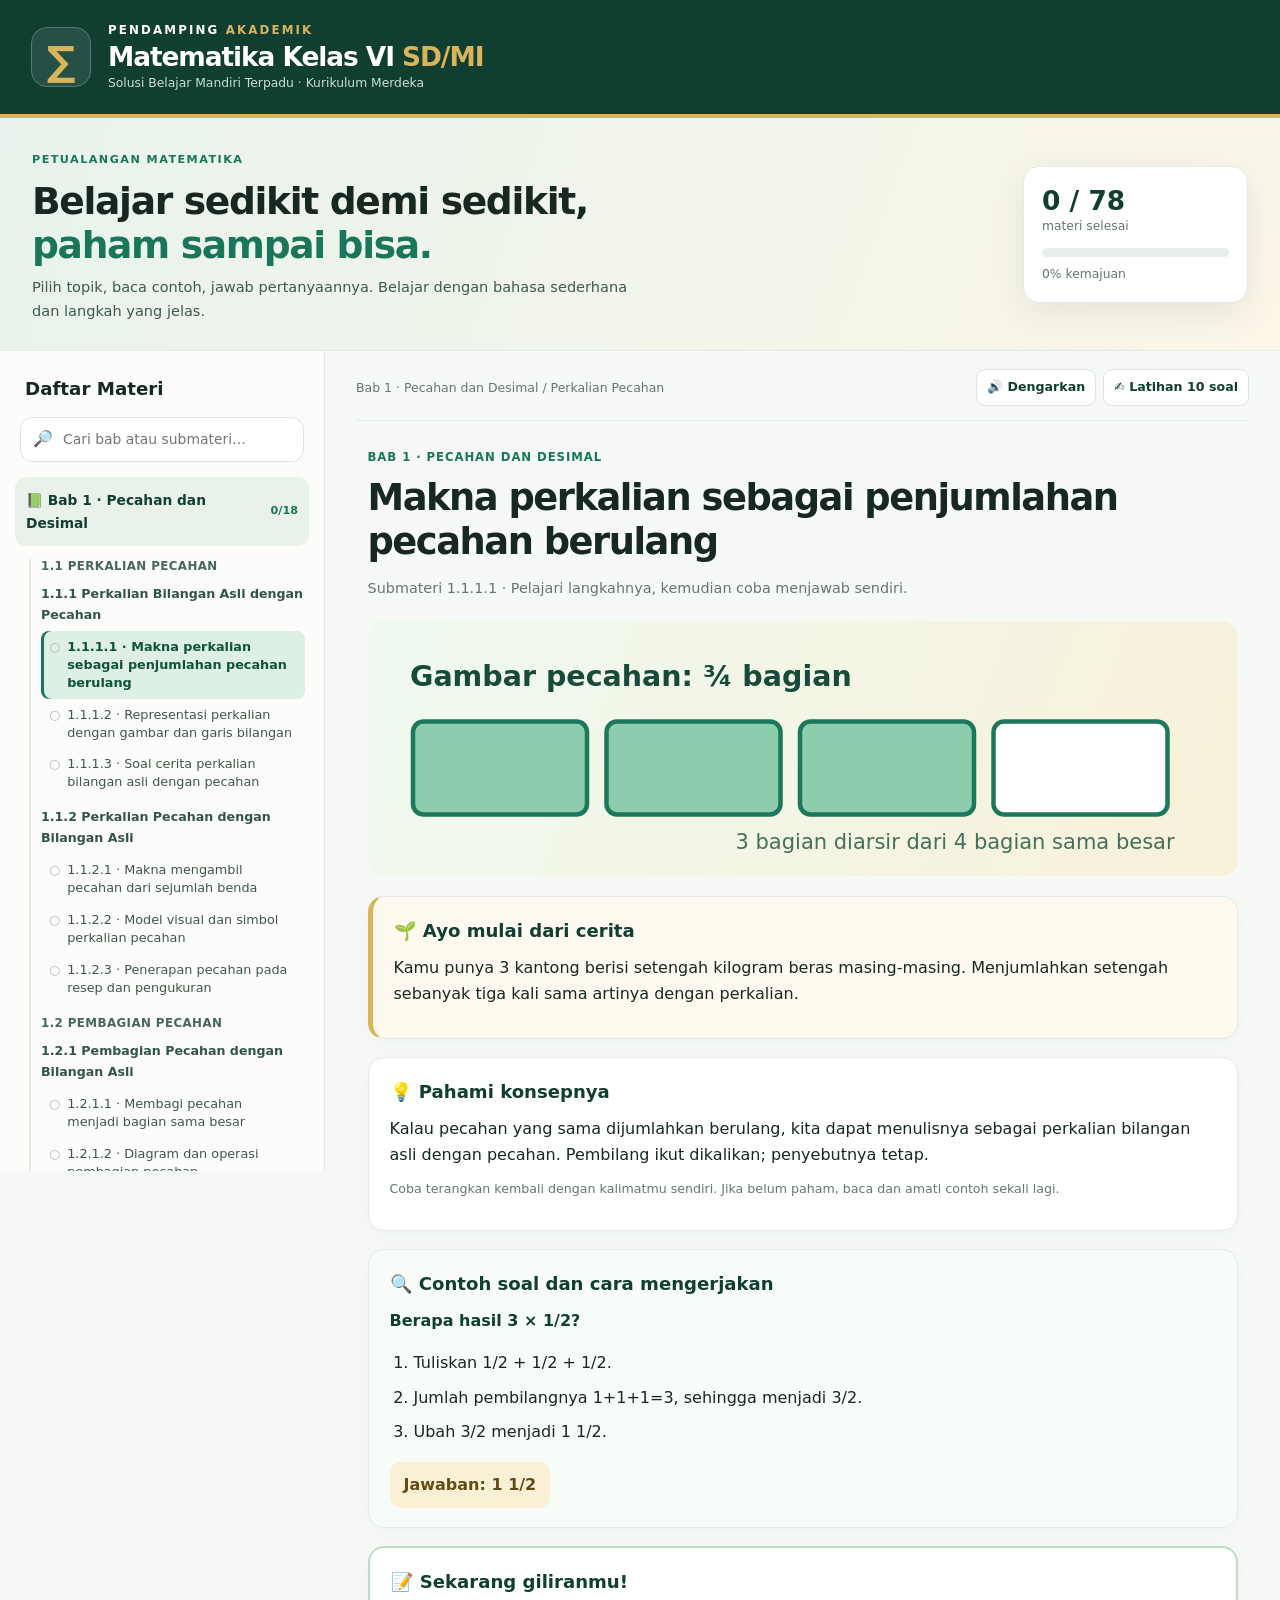
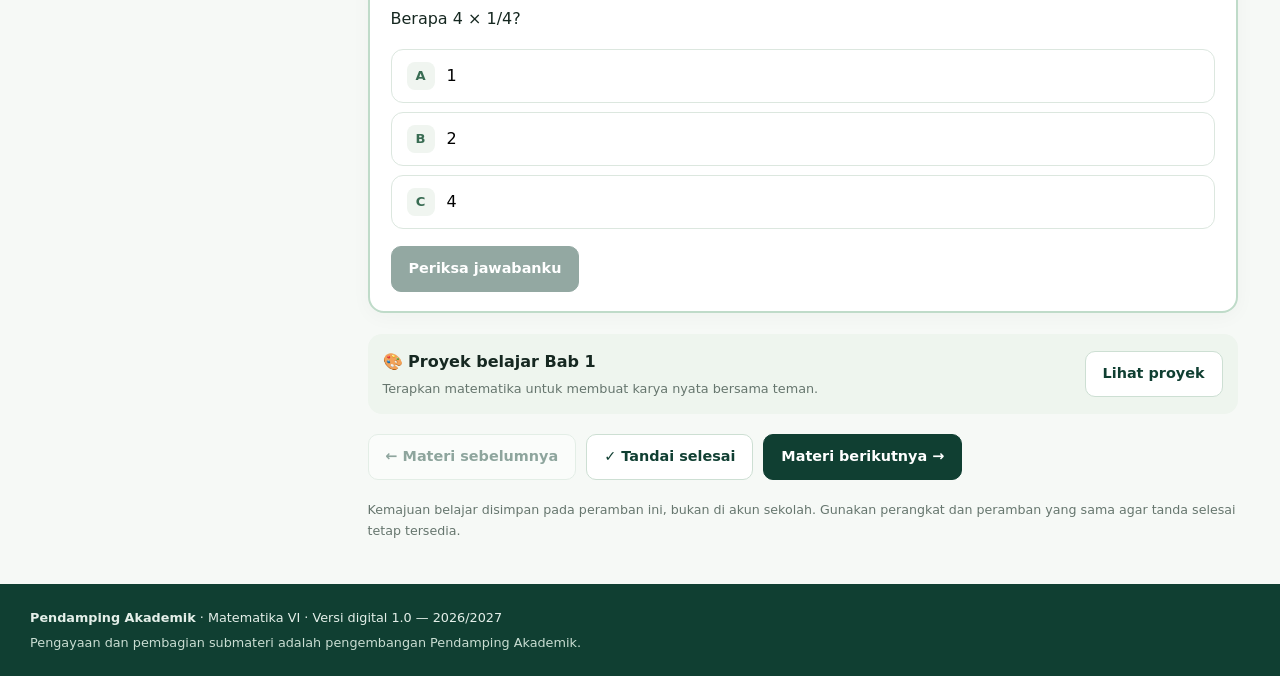
==== index.html @ 14ef1939 "Add files via upload" ====
<!DOCTYPE html>
<html lang="id">
<head>
  <meta charset="utf-8">
  <meta name="viewport" content="width=device-width,initial-scale=1">
  <meta name="theme-color" content="#103f32">
  <meta name="description" content="Belajar Matematika Kelas VI SD/MI: pecahan dan desimal, rasio, kubus dan balok, peluang, penguatan, serta proyek dan latihan interaktif. Pendamping Akademik.">
  <title>Matematika Kelas VI SD/MI | Pendamping Akademik</title>
  <link rel="icon" href="favicon.svg" type="image/svg+xml">
  <link rel="stylesheet" href="style.css">
</head>
<body>
  <a class="skip" href="#isi">Langsung ke materi</a>
  <div class="site-shell">
    <header class="masthead">
      <div class="brandmark" aria-hidden="true">∑</div>
      <div class="brandcopy">
        <div class="brandname">PENDAMPING <span>AKADEMIK</span></div>
        <div class="brandtitle">Matematika Kelas VI <span>SD/MI</span></div>
        <div class="brandtag">Solusi Belajar Mandiri Terpadu · Kurikulum Merdeka</div>
      </div>
      <button id="mobileMenu" class="hamburger" type="button" aria-label="Buka daftar materi" aria-expanded="false">☰ Materi</button>
    </header>
    <section class="overview" aria-label="Ringkasan belajar">
      <div><span class="minor">PETUALANGAN MATEMATIKA</span><h1>Belajar sedikit demi sedikit,<br><em>paham sampai bisa.</em></h1><p>Pilih topik, baca contoh, jawab pertanyaannya. Belajar dengan bahasa sederhana dan langkah yang jelas.</p></div>
      <div class="overview-stat"><span class="big-stat" id="progressCount">0 / 78</span><span>materi selesai</span><div class="bar"><div id="progressBar"></div></div><small id="progressPercent">0% kemajuan</small></div>
    </section>
    <div class="app-layout">
      <aside id="sidebar" class="sidebar" aria-label="Daftar isi mata pelajaran">
        <div class="sidebar-head"><h2>Daftar Materi</h2><button id="closeMenu" class="close-menu" aria-label="Tutup daftar materi">✕</button></div>
        <label class="search-wrap"><span>🔎</span><input id="searchInput" type="search" placeholder="Cari bab atau submateri…" aria-label="Cari submateri" autocomplete="off"></label>
        <nav id="lessonNav" aria-label="Navigasi bab dan submateri"></nav>
        <div class="sidebar-foot"><button class="link-button" data-action="guide">ⓘ Cara menggunakan</button><small>Materi inti dan penguatan dibedakan dengan jelas.</small></div>
      </aside>
      <main id="isi" tabindex="-1" class="main" aria-live="polite">
        <div class="utility-bar"><div id="breadcrumbs" class="breadcrumbs"></div><div class="utility-actions"><button id="speakButton" class="tiny-button" title="Dengarkan materi">🔊 Dengarkan</button><button id="practiceButton" class="tiny-button" title="Latihan campuran 10 soal">✍️ Latihan 10 soal</button></div></div>
        <section id="content" class="content"><p>Memuat materi pembelajaran…</p></section>
      </main>
    </div>
    <footer class="footer"><strong>Pendamping Akademik</strong> · Matematika VI · <span id="edition">2026/2027</span> <span class="footer-note">Pengayaan dan pembagian submateri adalah pengembangan Pendamping Akademik.</span></footer>
  </div>
  <div id="toast" class="toast" role="status" aria-live="polite"></div>
  <script src="app.js" defer></script>
</body>
</html>
---- style.css ----
:root{--green:#103f32;--green2:#19765a;--gold:#d9b45a;--goldp:#f9f0d6;--ink:#162821;--muted:#66766e;--line:#e4ebe6;--bg:#f6f9f6;--white:#fff;--shadow:0 10px 34px rgba(19,54,40,.08)}
*{box-sizing:border-box}html{scroll-behavior:smooth}body{margin:0;background:var(--bg);color:var(--ink);font:16px/1.65 system-ui,-apple-system,"Segoe UI",Arial,sans-serif}button,input{font:inherit}button{cursor:pointer}button:focus-visible,a:focus-visible,input:focus-visible{outline:3px solid #daaf42;outline-offset:2px}a{color:var(--green2)}.skip{position:absolute;top:-100px;left:12px;background:white;padding:10px;z-index:30}.skip:focus{top:10px}.site-shell{max-width:1540px;margin:0 auto;box-shadow:0 0 90px rgba(0,0,0,.025)}.masthead{background:var(--green);color:white;display:flex;align-items:center;gap:17px;padding:19px 31px;border-bottom:4px solid var(--gold);min-height:118px}.brandmark{width:60px;height:60px;display:grid;place-items:center;flex-shrink:0;border-radius:16px;background:rgba(255,255,255,.09);font-weight:900;font-size:40px;color:var(--gold);border:1px solid #537b6c}.brandcopy{flex:1}.brandname{font-size:.74rem;letter-spacing:.18em;font-weight:750}.brandname span{color:var(--gold)}.brandtitle{font-size:1.65rem;font-weight:850;letter-spacing:-.04em;line-height:1.25}.brandtitle span{color:var(--gold)}.brandtag{font-size:.77rem;color:#cadfd3}.overview{display:flex;align-items:center;justify-content:space-between;gap:28px;background:linear-gradient(110deg,#e8f3ed,#fbf6e8);padding:27px 32px;border-bottom:1px solid var(--line)}.minor{font-weight:800;font-size:.70rem;letter-spacing:.13em;color:var(--green2)}.overview h1{font-size:clamp(1.5rem,3vw,2.35rem);line-height:1.17;letter-spacing:-.035em;margin:8px 0}.overview h1 em{color:var(--green2);font-style:normal}.overview p{margin:0;color:#3e5a4c;max-width:620px;font-size:.91rem}.overview-stat{width:225px;min-width:190px;background:white;padding:18px;border:1px solid var(--line);border-radius:16px;box-shadow:var(--shadow)}.big-stat{display:block;color:var(--green);font-size:1.65rem;font-weight:850;line-height:1.2}.overview-stat>span:nth-child(2),.overview-stat small{display:block;font-size:.77rem;color:var(--muted)}.bar{height:9px;background:#e8eee9;border-radius:20px;margin:11px 0 7px;overflow:hidden}.bar>div{height:100%;width:0;background:linear-gradient(90deg,var(--green2),var(--gold));transition:width .35s}.app-layout{display:grid;grid-template-columns:minmax(260px,325px) minmax(0,1fr);min-height:680px}.sidebar{background:#fcfdfb;border-right:1px solid var(--line);padding:20px 15px 25px;max-height:calc(100vh - 80px);min-height:800px;overflow:auto;position:sticky;top:0;align-self:start}.sidebar-head{display:flex;align-items:center;justify-content:space-between;padding:0 10px}.sidebar h2{font-size:1.14rem;margin:3px 0 13px}.search-wrap{display:flex;align-items:center;gap:8px;background:#fff;border:1px solid #dce6df;border-radius:12px;padding:8px 12px;margin:0 5px 15px}.search-wrap input{min-width:0;width:100%;border:0;outline:0;font-size:.87rem;color:var(--ink)}.search-wrap:focus-within{border-color:var(--green2)}.section-heading{display:flex;align-items:center;justify-content:space-between;border:0;padding:12px 11px;width:100%;border-radius:11px;background:#e8f2eb;color:var(--green);font-weight:800;text-align:left;font-size:.86rem;margin:10px 0 5px}.section-heading .count{font-weight:600;font-size:.7rem;color:var(--green2)}.section-heading.booster{background:#fff6e0;color:#685017}.topic-group{margin:0 4px 11px 14px;border-left:2px solid #e2eae4;padding-left:10px}.topic-group h3{font-size:.74rem;text-transform:uppercase;letter-spacing:.035em;color:#49665a;margin:13px 0 5px;line-height:1.35}.material-name{display:block;font-size:.79rem;font-weight:680;color:#335447;margin:9px 0 5px}.lesson-link{width:100%;display:flex;align-items:flex-start;gap:7px;text-align:left;background:transparent;border:0;border-radius:8px;padding:7px 8px;color:#40554b;font-size:.8rem;line-height:1.4}.lesson-link:hover{background:#edf5ef}.lesson-link.selected{background:#deefe5;color:#0d5438;font-weight:750;box-shadow:inset 3px 0 0 var(--green2)}.lesson-dot{flex-shrink:0;color:#abbab0}.lesson-dot.done{color:#14814b}.sidebar-foot{border-top:1px solid var(--line);padding:15px 10px;margin-top:15px}.sidebar-foot small{display:block;margin-top:5px;color:var(--muted);font-size:.74rem}.link-button{background:none;border:0;padding:0;color:var(--green2);font-size:.88rem;font-weight:720}.main{padding:0 31px 30px;min-width:0}.utility-bar{display:flex;align-items:center;justify-content:space-between;gap:12px;padding:18px 0 14px;border-bottom:1px solid var(--line)}.breadcrumbs{color:var(--muted);font-size:.78rem}.utility-actions{display:flex;gap:7px;flex-wrap:wrap}.tiny-button{border:1px solid #d9e5de;background:white;color:var(--green);border-radius:9px;padding:7px 10px;font-size:.79rem;font-weight:650}.tiny-button:hover{background:#ecf4ee}.content{max-width:870px;margin:0 auto}.lesson-eyebrow{font-size:.73rem;font-weight:850;letter-spacing:.08em;color:var(--green2);text-transform:uppercase;margin-top:27px}.lesson-title{font-size:clamp(1.55rem,3.1vw,2.3rem);line-height:1.22;letter-spacing:-.04em;margin:8px 0 12px}.lesson-subtitle{color:var(--muted);font-size:.9rem;margin:0 0 19px}.visual{background:linear-gradient(110deg,#eff9f0,#f8f1d9);border-radius:16px;min-height:150px;display:flex;align-items:center;justify-content:center;margin:20px 0;overflow:hidden;padding:15px}.visual svg{max-width:100%;height:auto}.learning-card{background:white;border:1px solid var(--line);border-radius:16px;padding:19px 21px;margin:18px 0;box-shadow:0 4px 20px rgba(20,55,30,.035)}.learning-card h3{margin:0 0 9px;font-size:1.13rem;color:var(--green)}.learning-card p{margin:6px 0 11px}.story{border-left:5px solid var(--gold);background:#fffaf0}.story strong{color:#76570e}.example{background:#f8fcf9}.example .question{font-weight:750;color:var(--green)}.example ol{padding-left:24px}.example li{margin-bottom:8px}.answer{background:var(--goldp);border-radius:10px;padding:10px 14px;font-weight:850;color:#634c13;display:inline-block}.quiz{border:2px solid #bfdbc9}.quiz-title{display:flex;align-items:center;gap:9px;color:#18583f}.choices{display:grid;grid-template-columns:1fr;gap:9px;margin:17px 0}.choice{display:flex;text-align:left;align-items:center;gap:12px;background:#fff;border:1px solid #dce7df;border-radius:12px;padding:12px 15px;transition:background .15s,border-color .15s}.choice:hover:not(:disabled){border-color:#63a78a;background:#f1f8f4}.choice.selected{border-color:var(--green2);background:#e3f4e9}.choice:disabled{cursor:default}.choice .bullet{display:inline-grid;place-items:center;width:28px;height:28px;background:#f0f5f0;border-radius:8px;color:#396c53;font-size:.82rem;font-weight:800;flex-shrink:0}.feedback{padding:14px;border-radius:12px;margin-top:13px;font-size:.88rem;background:#eef6f0;border:1px solid #cfe6d6}.feedback.wrong{background:#fff6e7;border-color:#eed6ab}.button{display:inline-flex;align-items:center;justify-content:center;gap:8px;border:1px solid var(--green);background:var(--green);color:white;border-radius:10px;padding:10px 17px;font-size:.9rem;font-weight:760}.button:hover{background:var(--green2)}.button:disabled{opacity:.45;cursor:not-allowed}.button.secondary{background:white;color:var(--green);border-color:#cddfd3}.button.secondary:hover{background:#ecf5ef}.button.gold{background:var(--gold);border-color:var(--gold);color:#3f3517}.button-row{display:flex;flex-wrap:wrap;gap:10px;margin:20px 0}.learning-note{color:var(--muted);font-size:.79rem}.chapter-vignette{display:flex;justify-content:space-between;align-items:center;gap:15px;padding:15px;background:#eef5ee;border-radius:14px;margin-top:21px}.chapter-vignette h3{margin:0;font-size:1rem}.chapter-vignette p{margin:3px 0 0;font-size:.8rem;color:var(--muted)}.chapter-vignette button{flex-shrink:0}.rubric{padding-left:18px}.rubric li,.steps li{margin:8px 0}.project-steps{counter-reset:step;list-style:none;padding:0}.project-steps li{counter-increment:step;display:flex;align-items:flex-start;gap:12px;margin:12px 0}.project-steps li:before{content:counter(step);background:var(--green);color:white;width:26px;height:26px;display:grid;place-items:center;flex-shrink:0;border-radius:50%;font-weight:800;font-size:.82rem}.tag{display:inline-flex;background:#e9f4ec;border:1px solid #cae6d0;padding:4px 9px;border-radius:999px;font-size:.73rem;font-weight:800;color:#256a46}.tag.gold{background:#fff4da;border-color:#edddb7;color:#785911}.muted{color:var(--muted)}.practice-progress{font-size:.83rem;font-weight:700;color:var(--green2)}.practice-score{font-size:2.3rem;color:var(--green);font-weight:850;line-height:1.1}.footer{padding:23px 30px;background:#103f32;color:#e4efe9;font-size:.8rem}.footer-note{display:block;color:#c9ddd2;margin-top:3px}.toast{position:fixed;bottom:20px;left:50%;transform:translate(-50%,100px);background:#173f31;color:white;padding:12px 19px;border-radius:12px;opacity:0;transition:transform .2s,opacity .2s;z-index:100;box-shadow:var(--shadow);font-size:.83rem;max-width:90vw}.toast.show{transform:translate(-50%,0);opacity:1}.hamburger,.close-menu{display:none}.empty-state{color:var(--muted);font-size:.84rem;padding:10px}.hidden{display:none!important}
@media(max-width:930px){.main{padding:0 18px 28px}.sidebar{padding-left:10px;padding-right:10px}.app-layout{grid-template-columns:minmax(225px,270px) minmax(0,1fr)}.overview{padding:23px 20px}}
@media(max-width:690px){.masthead{padding:15px;gap:11px;min-height:96px}.brandmark{width:42px;height:42px;border-radius:11px;font-size:28px}.brandname{font-size:.56rem}.brandtitle{font-size:1.2rem}.brandtag{font-size:.61rem}.hamburger,.close-menu{display:block;border:1px solid #a8c9b4;color:#fff;background:transparent;border-radius:8px;padding:7px 9px;font-size:.8rem}.close-menu{color:var(--green);border-color:#d8e5dc}.overview{padding:19px 16px;align-items:stretch;flex-direction:column;gap:13px}.overview h1{font-size:1.46rem}.overview p{font-size:.8rem}.overview-stat{width:100%;display:grid;grid-template-columns:auto 1fr;column-gap:12px;align-items:center;padding:11px 15px}.big-stat{font-size:1.2rem}.overview-stat .bar{grid-column:1/3}.overview-stat small{grid-column:1/3}.app-layout{display:block}.sidebar{position:fixed;inset:0 auto 0 0;width:min(90vw,340px);z-index:50;max-height:100vh;height:100vh;min-height:0;transform:translateX(-110%);transition:transform .2s;box-shadow:15px 0 40px #152d2233}.sidebar.open{transform:translateX(0)}.main{padding:0 15px 22px}.utility-bar{flex-wrap:wrap;padding:12px 0}.learning-card{padding:15px}.lesson-title{font-size:1.6rem}.chapter-vignette{align-items:flex-start;flex-direction:column}.footer{padding:18px 15px}.button-row .button{flex:1}.utility-actions{width:100%}}
@media print{.masthead,.overview,.sidebar,.utility-bar,.footer,.button-row,.quiz{display:none!important}.app-layout{display:block}.main{padding:0}.content{max-width:none}.learning-card{box-shadow:none;break-inside:avoid}.visual{break-inside:avoid}body{background:white;color:black}}
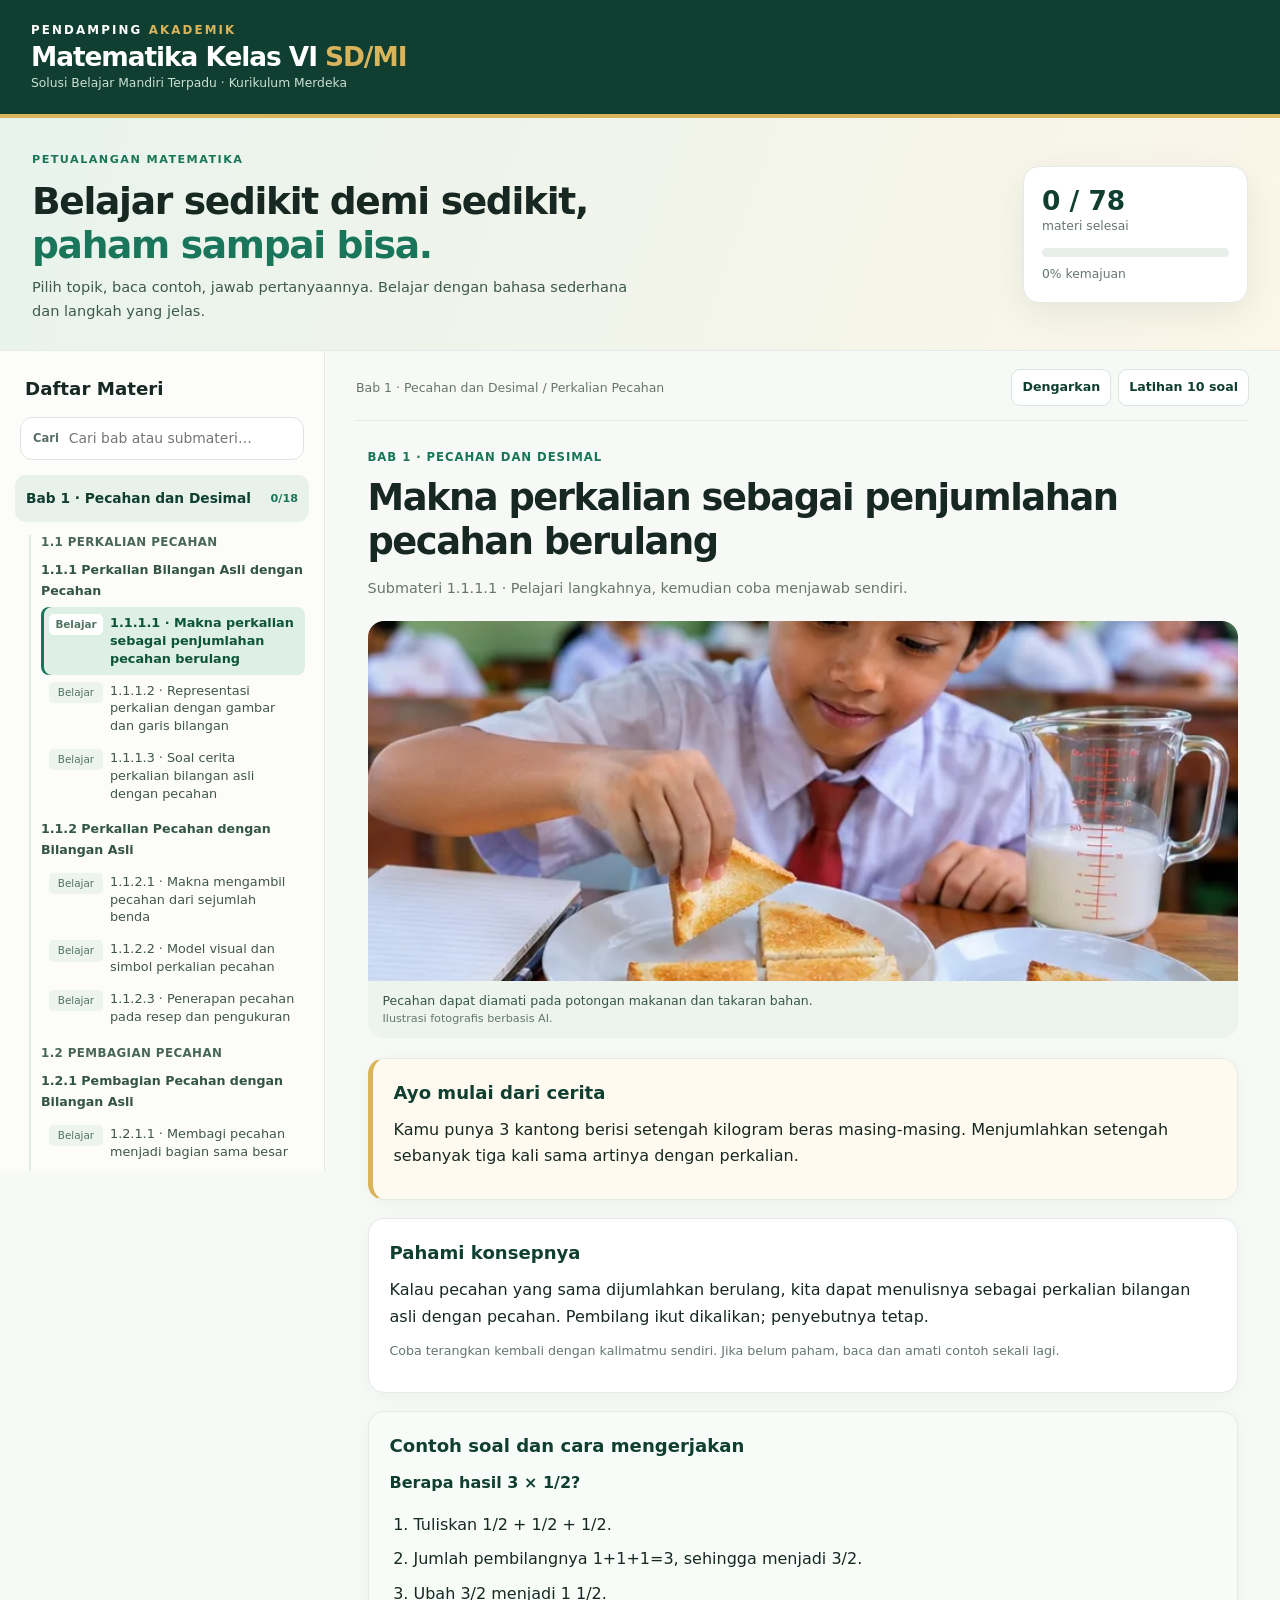
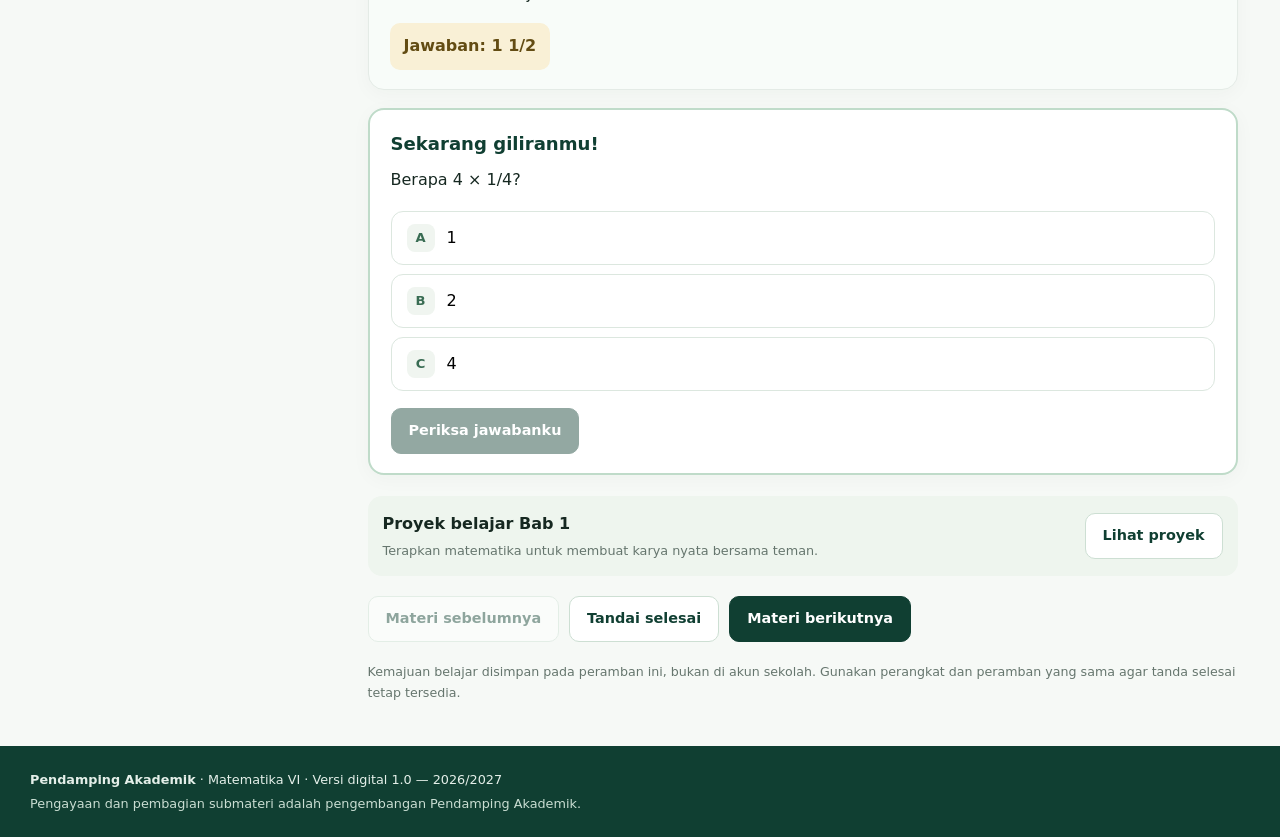
==== commit bc3d4456: "Add files via upload" ====
--- a/index.html
+++ b/index.html
@@ -6,20 +6,18 @@
   <meta name="theme-color" content="#103f32">
   <meta name="description" content="Belajar Matematika Kelas VI SD/MI: pecahan dan desimal, rasio, kubus dan balok, peluang, penguatan, serta proyek dan latihan interaktif. Pendamping Akademik.">
   <title>Matematika Kelas VI SD/MI | Pendamping Akademik</title>
-  <link rel="icon" href="favicon.svg" type="image/svg+xml">
   <link rel="stylesheet" href="style.css">
 </head>
 <body>
   <a class="skip" href="#isi">Langsung ke materi</a>
   <div class="site-shell">
     <header class="masthead">
-      <div class="brandmark" aria-hidden="true">∑</div>
       <div class="brandcopy">
         <div class="brandname">PENDAMPING <span>AKADEMIK</span></div>
         <div class="brandtitle">Matematika Kelas VI <span>SD/MI</span></div>
         <div class="brandtag">Solusi Belajar Mandiri Terpadu · Kurikulum Merdeka</div>
       </div>
-      <button id="mobileMenu" class="hamburger" type="button" aria-label="Buka daftar materi" aria-expanded="false">☰ Materi</button>
+      <button id="mobileMenu" class="hamburger" type="button" aria-label="Buka daftar materi" aria-expanded="false">Buka materi</button>
     </header>
     <section class="overview" aria-label="Ringkasan belajar">
       <div><span class="minor">PETUALANGAN MATEMATIKA</span><h1>Belajar sedikit demi sedikit,<br><em>paham sampai bisa.</em></h1><p>Pilih topik, baca contoh, jawab pertanyaannya. Belajar dengan bahasa sederhana dan langkah yang jelas.</p></div>
@@ -27,13 +25,13 @@
     </section>
     <div class="app-layout">
       <aside id="sidebar" class="sidebar" aria-label="Daftar isi mata pelajaran">
-        <div class="sidebar-head"><h2>Daftar Materi</h2><button id="closeMenu" class="close-menu" aria-label="Tutup daftar materi">✕</button></div>
-        <label class="search-wrap"><span>🔎</span><input id="searchInput" type="search" placeholder="Cari bab atau submateri…" aria-label="Cari submateri" autocomplete="off"></label>
+        <div class="sidebar-head"><h2>Daftar Materi</h2><button id="closeMenu" class="close-menu" aria-label="Tutup daftar materi">Tutup</button></div>
+        <label class="search-wrap"><span class="search-label">Cari</span><input id="searchInput" type="search" placeholder="Cari bab atau submateri…" aria-label="Cari submateri" autocomplete="off"></label>
         <nav id="lessonNav" aria-label="Navigasi bab dan submateri"></nav>
-        <div class="sidebar-foot"><button class="link-button" data-action="guide">ⓘ Cara menggunakan</button><small>Materi inti dan penguatan dibedakan dengan jelas.</small></div>
+        <div class="sidebar-foot"><button class="link-button" data-action="guide">Cara menggunakan</button><small>Materi inti dan penguatan dibedakan dengan jelas.</small></div>
       </aside>
       <main id="isi" tabindex="-1" class="main" aria-live="polite">
-        <div class="utility-bar"><div id="breadcrumbs" class="breadcrumbs"></div><div class="utility-actions"><button id="speakButton" class="tiny-button" title="Dengarkan materi">🔊 Dengarkan</button><button id="practiceButton" class="tiny-button" title="Latihan campuran 10 soal">✍️ Latihan 10 soal</button></div></div>
+        <div class="utility-bar"><div id="breadcrumbs" class="breadcrumbs"></div><div class="utility-actions"><button id="speakButton" class="tiny-button" title="Dengarkan materi">Dengarkan</button><button id="practiceButton" class="tiny-button" title="Latihan campuran 10 soal">Latihan 10 soal</button></div></div>
         <section id="content" class="content"><p>Memuat materi pembelajaran…</p></section>
       </main>
     </div>
--- a/style.css
+++ b/style.css
@@ -1,5 +1,17 @@
 :root{--green:#103f32;--green2:#19765a;--gold:#d9b45a;--goldp:#f9f0d6;--ink:#162821;--muted:#66766e;--line:#e4ebe6;--bg:#f6f9f6;--white:#fff;--shadow:0 10px 34px rgba(19,54,40,.08)}
-*{box-sizing:border-box}html{scroll-behavior:smooth}body{margin:0;background:var(--bg);color:var(--ink);font:16px/1.65 system-ui,-apple-system,"Segoe UI",Arial,sans-serif}button,input{font:inherit}button{cursor:pointer}button:focus-visible,a:focus-visible,input:focus-visible{outline:3px solid #daaf42;outline-offset:2px}a{color:var(--green2)}.skip{position:absolute;top:-100px;left:12px;background:white;padding:10px;z-index:30}.skip:focus{top:10px}.site-shell{max-width:1540px;margin:0 auto;box-shadow:0 0 90px rgba(0,0,0,.025)}.masthead{background:var(--green);color:white;display:flex;align-items:center;gap:17px;padding:19px 31px;border-bottom:4px solid var(--gold);min-height:118px}.brandmark{width:60px;height:60px;display:grid;place-items:center;flex-shrink:0;border-radius:16px;background:rgba(255,255,255,.09);font-weight:900;font-size:40px;color:var(--gold);border:1px solid #537b6c}.brandcopy{flex:1}.brandname{font-size:.74rem;letter-spacing:.18em;font-weight:750}.brandname span{color:var(--gold)}.brandtitle{font-size:1.65rem;font-weight:850;letter-spacing:-.04em;line-height:1.25}.brandtitle span{color:var(--gold)}.brandtag{font-size:.77rem;color:#cadfd3}.overview{display:flex;align-items:center;justify-content:space-between;gap:28px;background:linear-gradient(110deg,#e8f3ed,#fbf6e8);padding:27px 32px;border-bottom:1px solid var(--line)}.minor{font-weight:800;font-size:.70rem;letter-spacing:.13em;color:var(--green2)}.overview h1{font-size:clamp(1.5rem,3vw,2.35rem);line-height:1.17;letter-spacing:-.035em;margin:8px 0}.overview h1 em{color:var(--green2);font-style:normal}.overview p{margin:0;color:#3e5a4c;max-width:620px;font-size:.91rem}.overview-stat{width:225px;min-width:190px;background:white;padding:18px;border:1px solid var(--line);border-radius:16px;box-shadow:var(--shadow)}.big-stat{display:block;color:var(--green);font-size:1.65rem;font-weight:850;line-height:1.2}.overview-stat>span:nth-child(2),.overview-stat small{display:block;font-size:.77rem;color:var(--muted)}.bar{height:9px;background:#e8eee9;border-radius:20px;margin:11px 0 7px;overflow:hidden}.bar>div{height:100%;width:0;background:linear-gradient(90deg,var(--green2),var(--gold));transition:width .35s}.app-layout{display:grid;grid-template-columns:minmax(260px,325px) minmax(0,1fr);min-height:680px}.sidebar{background:#fcfdfb;border-right:1px solid var(--line);padding:20px 15px 25px;max-height:calc(100vh - 80px);min-height:800px;overflow:auto;position:sticky;top:0;align-self:start}.sidebar-head{display:flex;align-items:center;justify-content:space-between;padding:0 10px}.sidebar h2{font-size:1.14rem;margin:3px 0 13px}.search-wrap{display:flex;align-items:center;gap:8px;background:#fff;border:1px solid #dce6df;border-radius:12px;padding:8px 12px;margin:0 5px 15px}.search-wrap input{min-width:0;width:100%;border:0;outline:0;font-size:.87rem;color:var(--ink)}.search-wrap:focus-within{border-color:var(--green2)}.section-heading{display:flex;align-items:center;justify-content:space-between;border:0;padding:12px 11px;width:100%;border-radius:11px;background:#e8f2eb;color:var(--green);font-weight:800;text-align:left;font-size:.86rem;margin:10px 0 5px}.section-heading .count{font-weight:600;font-size:.7rem;color:var(--green2)}.section-heading.booster{background:#fff6e0;color:#685017}.topic-group{margin:0 4px 11px 14px;border-left:2px solid #e2eae4;padding-left:10px}.topic-group h3{font-size:.74rem;text-transform:uppercase;letter-spacing:.035em;color:#49665a;margin:13px 0 5px;line-height:1.35}.material-name{display:block;font-size:.79rem;font-weight:680;color:#335447;margin:9px 0 5px}.lesson-link{width:100%;display:flex;align-items:flex-start;gap:7px;text-align:left;background:transparent;border:0;border-radius:8px;padding:7px 8px;color:#40554b;font-size:.8rem;line-height:1.4}.lesson-link:hover{background:#edf5ef}.lesson-link.selected{background:#deefe5;color:#0d5438;font-weight:750;box-shadow:inset 3px 0 0 var(--green2)}.lesson-dot{flex-shrink:0;color:#abbab0}.lesson-dot.done{color:#14814b}.sidebar-foot{border-top:1px solid var(--line);padding:15px 10px;margin-top:15px}.sidebar-foot small{display:block;margin-top:5px;color:var(--muted);font-size:.74rem}.link-button{background:none;border:0;padding:0;color:var(--green2);font-size:.88rem;font-weight:720}.main{padding:0 31px 30px;min-width:0}.utility-bar{display:flex;align-items:center;justify-content:space-between;gap:12px;padding:18px 0 14px;border-bottom:1px solid var(--line)}.breadcrumbs{color:var(--muted);font-size:.78rem}.utility-actions{display:flex;gap:7px;flex-wrap:wrap}.tiny-button{border:1px solid #d9e5de;background:white;color:var(--green);border-radius:9px;padding:7px 10px;font-size:.79rem;font-weight:650}.tiny-button:hover{background:#ecf4ee}.content{max-width:870px;margin:0 auto}.lesson-eyebrow{font-size:.73rem;font-weight:850;letter-spacing:.08em;color:var(--green2);text-transform:uppercase;margin-top:27px}.lesson-title{font-size:clamp(1.55rem,3.1vw,2.3rem);line-height:1.22;letter-spacing:-.04em;margin:8px 0 12px}.lesson-subtitle{color:var(--muted);font-size:.9rem;margin:0 0 19px}.visual{background:linear-gradient(110deg,#eff9f0,#f8f1d9);border-radius:16px;min-height:150px;display:flex;align-items:center;justify-content:center;margin:20px 0;overflow:hidden;padding:15px}.visual svg{max-width:100%;height:auto}.learning-card{background:white;border:1px solid var(--line);border-radius:16px;padding:19px 21px;margin:18px 0;box-shadow:0 4px 20px rgba(20,55,30,.035)}.learning-card h3{margin:0 0 9px;font-size:1.13rem;color:var(--green)}.learning-card p{margin:6px 0 11px}.story{border-left:5px solid var(--gold);background:#fffaf0}.story strong{color:#76570e}.example{background:#f8fcf9}.example .question{font-weight:750;color:var(--green)}.example ol{padding-left:24px}.example li{margin-bottom:8px}.answer{background:var(--goldp);border-radius:10px;padding:10px 14px;font-weight:850;color:#634c13;display:inline-block}.quiz{border:2px solid #bfdbc9}.quiz-title{display:flex;align-items:center;gap:9px;color:#18583f}.choices{display:grid;grid-template-columns:1fr;gap:9px;margin:17px 0}.choice{display:flex;text-align:left;align-items:center;gap:12px;background:#fff;border:1px solid #dce7df;border-radius:12px;padding:12px 15px;transition:background .15s,border-color .15s}.choice:hover:not(:disabled){border-color:#63a78a;background:#f1f8f4}.choice.selected{border-color:var(--green2);background:#e3f4e9}.choice:disabled{cursor:default}.choice .bullet{display:inline-grid;place-items:center;width:28px;height:28px;background:#f0f5f0;border-radius:8px;color:#396c53;font-size:.82rem;font-weight:800;flex-shrink:0}.feedback{padding:14px;border-radius:12px;margin-top:13px;font-size:.88rem;background:#eef6f0;border:1px solid #cfe6d6}.feedback.wrong{background:#fff6e7;border-color:#eed6ab}.button{display:inline-flex;align-items:center;justify-content:center;gap:8px;border:1px solid var(--green);background:var(--green);color:white;border-radius:10px;padding:10px 17px;font-size:.9rem;font-weight:760}.button:hover{background:var(--green2)}.button:disabled{opacity:.45;cursor:not-allowed}.button.secondary{background:white;color:var(--green);border-color:#cddfd3}.button.secondary:hover{background:#ecf5ef}.button.gold{background:var(--gold);border-color:var(--gold);color:#3f3517}.button-row{display:flex;flex-wrap:wrap;gap:10px;margin:20px 0}.learning-note{color:var(--muted);font-size:.79rem}.chapter-vignette{display:flex;justify-content:space-between;align-items:center;gap:15px;padding:15px;background:#eef5ee;border-radius:14px;margin-top:21px}.chapter-vignette h3{margin:0;font-size:1rem}.chapter-vignette p{margin:3px 0 0;font-size:.8rem;color:var(--muted)}.chapter-vignette button{flex-shrink:0}.rubric{padding-left:18px}.rubric li,.steps li{margin:8px 0}.project-steps{counter-reset:step;list-style:none;padding:0}.project-steps li{counter-increment:step;display:flex;align-items:flex-start;gap:12px;margin:12px 0}.project-steps li:before{content:counter(step);background:var(--green);color:white;width:26px;height:26px;display:grid;place-items:center;flex-shrink:0;border-radius:50%;font-weight:800;font-size:.82rem}.tag{display:inline-flex;background:#e9f4ec;border:1px solid #cae6d0;padding:4px 9px;border-radius:999px;font-size:.73rem;font-weight:800;color:#256a46}.tag.gold{background:#fff4da;border-color:#edddb7;color:#785911}.muted{color:var(--muted)}.practice-progress{font-size:.83rem;font-weight:700;color:var(--green2)}.practice-score{font-size:2.3rem;color:var(--green);font-weight:850;line-height:1.1}.footer{padding:23px 30px;background:#103f32;color:#e4efe9;font-size:.8rem}.footer-note{display:block;color:#c9ddd2;margin-top:3px}.toast{position:fixed;bottom:20px;left:50%;transform:translate(-50%,100px);background:#173f31;color:white;padding:12px 19px;border-radius:12px;opacity:0;transition:transform .2s,opacity .2s;z-index:100;box-shadow:var(--shadow);font-size:.83rem;max-width:90vw}.toast.show{transform:translate(-50%,0);opacity:1}.hamburger,.close-menu{display:none}.empty-state{color:var(--muted);font-size:.84rem;padding:10px}.hidden{display:none!important}
+*{box-sizing:border-box}html{scroll-behavior:smooth}body{margin:0;background:var(--bg);color:var(--ink);font:16px/1.65 system-ui,-apple-system,"Segoe UI",Arial,sans-serif}button,input{font:inherit}button{cursor:pointer}button:focus-visible,a:focus-visible,input:focus-visible{outline:3px solid #daaf42;outline-offset:2px}a{color:var(--green2)}.skip{position:absolute;top:-100px;left:12px;background:white;padding:10px;z-index:30}.skip:focus{top:10px}.site-shell{max-width:1540px;margin:0 auto;box-shadow:0 0 90px rgba(0,0,0,.025)}.masthead{background:var(--green);color:white;display:flex;align-items:center;gap:17px;padding:19px 31px;border-bottom:4px solid var(--gold);min-height:118px}.brandcopy{flex:1}.brandname{font-size:.74rem;letter-spacing:.18em;font-weight:750}.brandname span{color:var(--gold)}.brandtitle{font-size:1.65rem;font-weight:850;letter-spacing:-.04em;line-height:1.25}.brandtitle span{color:var(--gold)}.brandtag{font-size:.77rem;color:#cadfd3}.overview{display:flex;align-items:center;justify-content:space-between;gap:28px;background:linear-gradient(110deg,#e8f3ed,#fbf6e8);padding:27px 32px;border-bottom:1px solid var(--line)}.minor{font-weight:800;font-size:.70rem;letter-spacing:.13em;color:var(--green2)}.overview h1{font-size:clamp(1.5rem,3vw,2.35rem);line-height:1.17;letter-spacing:-.035em;margin:8px 0}.overview h1 em{color:var(--green2);font-style:normal}.overview p{margin:0;color:#3e5a4c;max-width:620px;font-size:.91rem}.overview-stat{width:225px;min-width:190px;background:white;padding:18px;border:1px solid var(--line);border-radius:16px;box-shadow:var(--shadow)}.big-stat{display:block;color:var(--green);font-size:1.65rem;font-weight:850;line-height:1.2}.overview-stat>span:nth-child(2),.overview-stat small{display:block;font-size:.77rem;color:var(--muted)}.bar{height:9px;background:#e8eee9;border-radius:20px;margin:11px 0 7px;overflow:hidden}.bar>div{height:100%;width:0;background:linear-gradient(90deg,var(--green2),var(--gold));transition:width .35s}.app-layout{display:grid;grid-template-columns:minmax(260px,325px) minmax(0,1fr);min-height:680px}.sidebar{background:#fcfdfb;border-right:1px solid var(--line);padding:20px 15px 25px;max-height:calc(100vh - 80px);min-height:800px;overflow:auto;position:sticky;top:0;align-self:start}.sidebar-head{display:flex;align-items:center;justify-content:space-between;padding:0 10px}.sidebar h2{font-size:1.14rem;margin:3px 0 13px}.search-wrap{display:flex;align-items:center;gap:8px;background:#fff;border:1px solid #dce6df;border-radius:12px;padding:8px 12px;margin:0 5px 15px}.search-wrap input{min-width:0;width:100%;border:0;outline:0;font-size:.87rem;color:var(--ink)}.search-wrap:focus-within{border-color:var(--green2)}.section-heading{display:flex;align-items:center;justify-content:space-between;border:0;padding:12px 11px;width:100%;border-radius:11px;background:#e8f2eb;color:var(--green);font-weight:800;text-align:left;font-size:.86rem;margin:10px 0 5px}.section-heading .count{font-weight:600;font-size:.7rem;color:var(--green2)}.section-heading.booster{background:#fff6e0;color:#685017}.topic-group{margin:0 4px 11px 14px;border-left:2px solid #e2eae4;padding-left:10px}.topic-group h3{font-size:.74rem;text-transform:uppercase;letter-spacing:.035em;color:#49665a;margin:13px 0 5px;line-height:1.35}.material-name{display:block;font-size:.79rem;font-weight:680;color:#335447;margin:9px 0 5px}.lesson-link{width:100%;display:flex;align-items:flex-start;gap:7px;text-align:left;background:transparent;border:0;border-radius:8px;padding:7px 8px;color:#40554b;font-size:.8rem;line-height:1.4}.lesson-link:hover{background:#edf5ef}.lesson-link.selected{background:#deefe5;color:#0d5438;font-weight:750;box-shadow:inset 3px 0 0 var(--green2)}.sidebar-foot{border-top:1px solid var(--line);padding:15px 10px;margin-top:15px}.sidebar-foot small{display:block;margin-top:5px;color:var(--muted);font-size:.74rem}.link-button{background:none;border:0;padding:0;color:var(--green2);font-size:.88rem;font-weight:720}.main{padding:0 31px 30px;min-width:0}.utility-bar{display:flex;align-items:center;justify-content:space-between;gap:12px;padding:18px 0 14px;border-bottom:1px solid var(--line)}.breadcrumbs{color:var(--muted);font-size:.78rem}.utility-actions{display:flex;gap:7px;flex-wrap:wrap}.tiny-button{border:1px solid #d9e5de;background:white;color:var(--green);border-radius:9px;padding:7px 10px;font-size:.79rem;font-weight:650}.tiny-button:hover{background:#ecf4ee}.content{max-width:870px;margin:0 auto}.lesson-eyebrow{font-size:.73rem;font-weight:850;letter-spacing:.08em;color:var(--green2);text-transform:uppercase;margin-top:27px}.lesson-title{font-size:clamp(1.55rem,3.1vw,2.3rem);line-height:1.22;letter-spacing:-.04em;margin:8px 0 12px}.lesson-subtitle{color:var(--muted);font-size:.9rem;margin:0 0 19px}.visual{background:linear-gradient(110deg,#eff9f0,#f8f1d9);border-radius:16px;min-height:150px;display:flex;align-items:center;justify-content:center;margin:20px 0;overflow:hidden;padding:15px}.learning-card{background:white;border:1px solid var(--line);border-radius:16px;padding:19px 21px;margin:18px 0;box-shadow:0 4px 20px rgba(20,55,30,.035)}.learning-card h3{margin:0 0 9px;font-size:1.13rem;color:var(--green)}.learning-card p{margin:6px 0 11px}.story{border-left:5px solid var(--gold);background:#fffaf0}.story strong{color:#76570e}.example{background:#f8fcf9}.example .question{font-weight:750;color:var(--green)}.example ol{padding-left:24px}.example li{margin-bottom:8px}.answer{background:var(--goldp);border-radius:10px;padding:10px 14px;font-weight:850;color:#634c13;display:inline-block}.quiz{border:2px solid #bfdbc9}.quiz-title{display:flex;align-items:center;gap:9px;color:#18583f}.choices{display:grid;grid-template-columns:1fr;gap:9px;margin:17px 0}.choice{display:flex;text-align:left;align-items:center;gap:12px;background:#fff;border:1px solid #dce7df;border-radius:12px;padding:12px 15px;transition:background .15s,border-color .15s}.choice:hover:not(:disabled){border-color:#63a78a;background:#f1f8f4}.choice.selected{border-color:var(--green2);background:#e3f4e9}.choice:disabled{cursor:default}.choice .bullet{display:inline-grid;place-items:center;width:28px;height:28px;background:#f0f5f0;border-radius:8px;color:#396c53;font-size:.82rem;font-weight:800;flex-shrink:0}.feedback{padding:14px;border-radius:12px;margin-top:13px;font-size:.88rem;background:#eef6f0;border:1px solid #cfe6d6}.feedback.wrong{background:#fff6e7;border-color:#eed6ab}.button{display:inline-flex;align-items:center;justify-content:center;gap:8px;border:1px solid var(--green);background:var(--green);color:white;border-radius:10px;padding:10px 17px;font-size:.9rem;font-weight:760}.button:hover{background:var(--green2)}.button:disabled{opacity:.45;cursor:not-allowed}.button.secondary{background:white;color:var(--green);border-color:#cddfd3}.button.secondary:hover{background:#ecf5ef}.button.gold{background:var(--gold);border-color:var(--gold);color:#3f3517}.button-row{display:flex;flex-wrap:wrap;gap:10px;margin:20px 0}.learning-note{color:var(--muted);font-size:.79rem}.chapter-vignette{display:flex;justify-content:space-between;align-items:center;gap:15px;padding:15px;background:#eef5ee;border-radius:14px;margin-top:21px}.chapter-vignette h3{margin:0;font-size:1rem}.chapter-vignette p{margin:3px 0 0;font-size:.8rem;color:var(--muted)}.chapter-vignette button{flex-shrink:0}.rubric{padding-left:18px}.rubric li,.steps li{margin:8px 0}.project-steps{counter-reset:step;list-style:none;padding:0}.project-steps li{counter-increment:step;display:flex;align-items:flex-start;gap:12px;margin:12px 0}.project-steps li:before{content:counter(step);background:var(--green);color:white;width:26px;height:26px;display:grid;place-items:center;flex-shrink:0;border-radius:50%;font-weight:800;font-size:.82rem}.tag{display:inline-flex;background:#e9f4ec;border:1px solid #cae6d0;padding:4px 9px;border-radius:999px;font-size:.73rem;font-weight:800;color:#256a46}.tag.gold{background:#fff4da;border-color:#edddb7;color:#785911}.muted{color:var(--muted)}.practice-progress{font-size:.83rem;font-weight:700;color:var(--green2)}.practice-score{font-size:2.3rem;color:var(--green);font-weight:850;line-height:1.1}.footer{padding:23px 30px;background:#103f32;color:#e4efe9;font-size:.8rem}.footer-note{display:block;color:#c9ddd2;margin-top:3px}.toast{position:fixed;bottom:20px;left:50%;transform:translate(-50%,100px);background:#173f31;color:white;padding:12px 19px;border-radius:12px;opacity:0;transition:transform .2s,opacity .2s;z-index:100;box-shadow:var(--shadow);font-size:.83rem;max-width:90vw}.toast.show{transform:translate(-50%,0);opacity:1}.hamburger,.close-menu{display:none}.empty-state{color:var(--muted);font-size:.84rem;padding:10px}.hidden{display:none!important}
 @media(max-width:930px){.main{padding:0 18px 28px}.sidebar{padding-left:10px;padding-right:10px}.app-layout{grid-template-columns:minmax(225px,270px) minmax(0,1fr)}.overview{padding:23px 20px}}
-@media(max-width:690px){.masthead{padding:15px;gap:11px;min-height:96px}.brandmark{width:42px;height:42px;border-radius:11px;font-size:28px}.brandname{font-size:.56rem}.brandtitle{font-size:1.2rem}.brandtag{font-size:.61rem}.hamburger,.close-menu{display:block;border:1px solid #a8c9b4;color:#fff;background:transparent;border-radius:8px;padding:7px 9px;font-size:.8rem}.close-menu{color:var(--green);border-color:#d8e5dc}.overview{padding:19px 16px;align-items:stretch;flex-direction:column;gap:13px}.overview h1{font-size:1.46rem}.overview p{font-size:.8rem}.overview-stat{width:100%;display:grid;grid-template-columns:auto 1fr;column-gap:12px;align-items:center;padding:11px 15px}.big-stat{font-size:1.2rem}.overview-stat .bar{grid-column:1/3}.overview-stat small{grid-column:1/3}.app-layout{display:block}.sidebar{position:fixed;inset:0 auto 0 0;width:min(90vw,340px);z-index:50;max-height:100vh;height:100vh;min-height:0;transform:translateX(-110%);transition:transform .2s;box-shadow:15px 0 40px #152d2233}.sidebar.open{transform:translateX(0)}.main{padding:0 15px 22px}.utility-bar{flex-wrap:wrap;padding:12px 0}.learning-card{padding:15px}.lesson-title{font-size:1.6rem}.chapter-vignette{align-items:flex-start;flex-direction:column}.footer{padding:18px 15px}.button-row .button{flex:1}.utility-actions{width:100%}}
+@media(max-width:690px){.masthead{padding:15px;gap:11px;min-height:96px}.brandname{font-size:.56rem}.brandtitle{font-size:1.2rem}.brandtag{font-size:.61rem}.hamburger,.close-menu{display:block;border:1px solid #a8c9b4;color:#fff;background:transparent;border-radius:8px;padding:7px 9px;font-size:.8rem}.close-menu{color:var(--green);border-color:#d8e5dc}.overview{padding:19px 16px;align-items:stretch;flex-direction:column;gap:13px}.overview h1{font-size:1.46rem}.overview p{font-size:.8rem}.overview-stat{width:100%;display:grid;grid-template-columns:auto 1fr;column-gap:12px;align-items:center;padding:11px 15px}.big-stat{font-size:1.2rem}.overview-stat .bar{grid-column:1/3}.overview-stat small{grid-column:1/3}.app-layout{display:block}.sidebar{position:fixed;inset:0 auto 0 0;width:min(90vw,340px);z-index:50;max-height:100vh;height:100vh;min-height:0;transform:translateX(-110%);transition:transform .2s;box-shadow:15px 0 40px #152d2233}.sidebar.open{transform:translateX(0)}.main{padding:0 15px 22px}.utility-bar{flex-wrap:wrap;padding:12px 0}.learning-card{padding:15px}.lesson-title{font-size:1.6rem}.chapter-vignette{align-items:flex-start;flex-direction:column}.footer{padding:18px 15px}.button-row .button{flex:1}.utility-actions{width:100%}}
 @media print{.masthead,.overview,.sidebar,.utility-bar,.footer,.button-row,.quiz{display:none!important}.app-layout{display:block}.main{padding:0}.content{max-width:none}.learning-card{box-shadow:none;break-inside:avoid}.visual{break-inside:avoid}body{background:white;color:black}}
+
+/* Fotografi realistis: pengganti seluruh gambar simbolis dan SVG. */
+.real-photo{margin:0;width:100%;background:#f0f5ef;border-radius:14px;overflow:hidden;}
+.real-photo img{display:block;width:100%;height:clamp(190px,33vw,360px);object-fit:cover;object-position:center;}
+.real-photo figcaption{font-size:.78rem;color:#375747;padding:10px 15px;background:#edf4ed;line-height:1.55;}
+.real-photo figcaption span{display:block;color:#63786d;font-size:.7rem;}
+.visual{padding:0;min-height:0;background:#edf4ed;display:block;}
+.lesson-status{display:inline-block;color:#527463;background:#edf3ee;border-radius:5px;padding:2px 6px;font-size:.65rem;flex-shrink:0;line-height:1.65;}
+.lesson-link .lesson-status{width:54px;text-align:center;}
+.lesson-link.selected .lesson-status{background:#fff;}
+.search-label{font-size:.72rem;color:#587063;font-weight:750;}
+@media(max-width:690px){.real-photo img{height:220px}.search-label{font-size:.7rem}}
